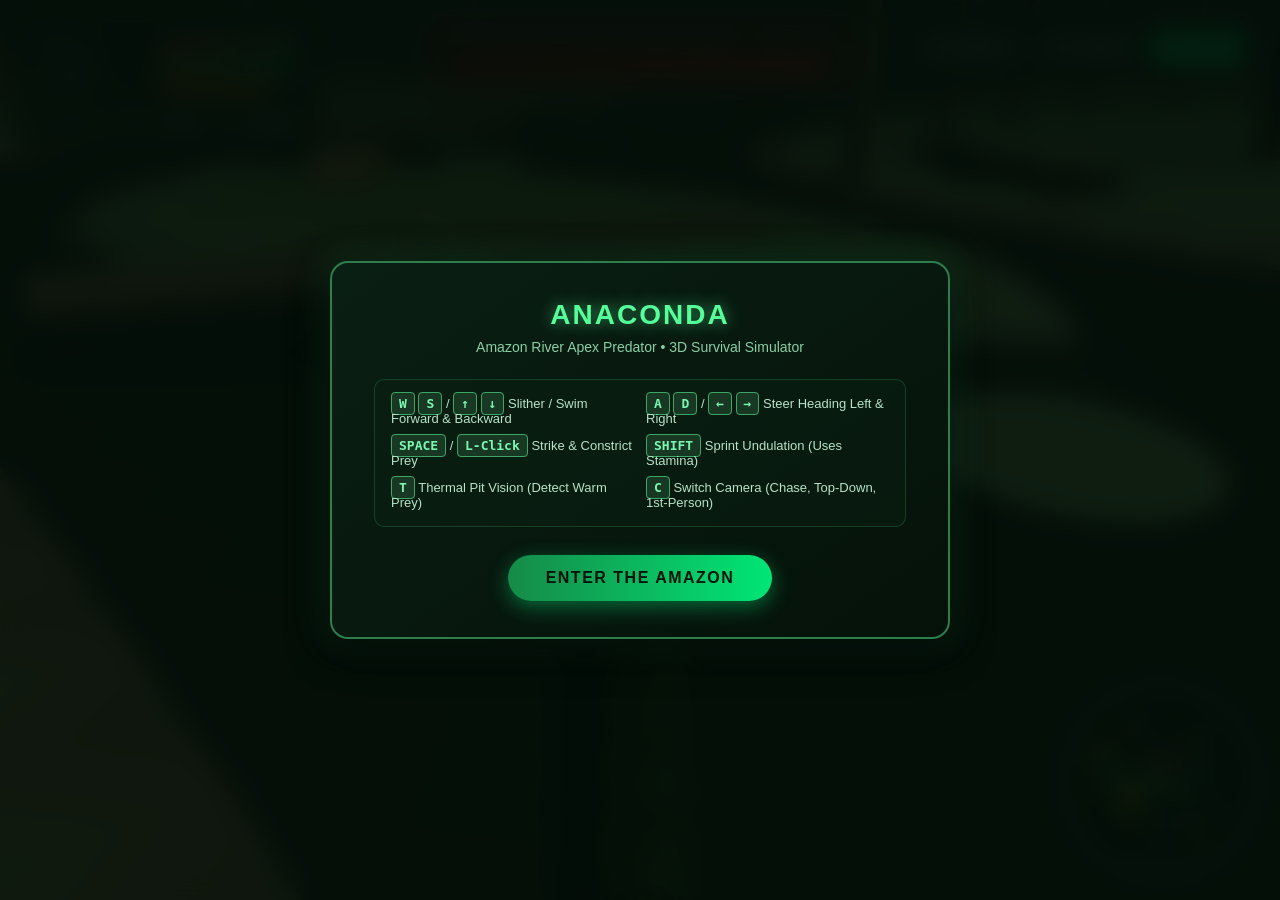
==== index.html @ eab9de20 "Initial release: 3D Anaconda Amazon Survival Game with Three.js WebGL, procedural spine IK, digestio" ====
<!DOCTYPE html>
<html lang="en">
<head>
  <meta charset="UTF-8">
  <meta name="viewport" content="width=device-width, initial-scale=1.0, maximum-scale=1.0, user-scalable=no">
  <title>Anaconda: Amazon River Apex 3D</title>
  <link rel="stylesheet" href="style.css">
</head>
<body>
  <!-- 3D WebGL Canvas Container -->
  <div id="game-container">
    <canvas id="game-canvas"></canvas>
  </div>

  <!-- Thermal Vision CRT Scanline Screen Overlay -->
  <div id="thermal-overlay">
    <div class="thermal-scanlines"></div>
  </div>

  <!-- In-Game UI Layer -->
  <div id="ui-overlay">
    <!-- Top HUD Bar -->
    <div class="top-bar">
      <!-- Player Stats -->
      <div class="stats-panel interactive">
        <div class="stat-row">
          <span>Health</span>
          <div class="bar-container">
            <div id="health-fill" class="bar-fill"></div>
          </div>
        </div>
        <div class="stat-row">
          <span>Stamina</span>
          <div class="bar-container">
            <div id="stamina-fill" class="bar-fill"></div>
          </div>
        </div>
        <div class="stat-row">
          <span>Satiety</span>
          <div class="bar-container">
            <div id="hunger-fill" class="bar-fill"></div>
          </div>
        </div>
        <div class="info-display">
          <div class="info-item">SCORE: <span id="score-val">0</span></div>
          <div class="info-item">LENGTH: <span id="length-val">6.5m</span></div>
          <div class="info-item">APEX: <span id="apex-val">Rank 1</span></div>
        </div>
      </div>

      <!-- Quick Action Controls -->
      <div class="controls-panel interactive">
        <button id="btn-thermal" class="hud-btn" title="Toggle Thermal Pit Vision (T)">[T] THERMAL</button>
        <button id="btn-camera" class="hud-btn" title="Cycle Camera Views (C)">[C] CAMERA</button>
        <button id="btn-audio" class="hud-btn active" title="Mute Audio (M)">[M] AUDIO</button>
      </div>
    </div>

    <!-- Center Reticle / Strike Crosshair -->
    <div id="crosshair">
      <div class="crosshair-circle"></div>
    </div>

    <!-- Boss Encounter Health Bar -->
    <div id="boss-bar-panel">
      <div class="boss-title">
        <span>Titan Black Caiman (Apex Boss)</span>
        <span id="boss-hp-text">450 / 450</span>
      </div>
      <div class="boss-bar-track">
        <div id="boss-health-fill"></div>
      </div>
    </div>

    <!-- Bottom Notification Toast Stream -->
    <div id="notification-panel"></div>

    <!-- Tactical Radar HUD (Bottom Right) -->
    <div class="radar-panel interactive">
      <canvas id="radar-canvas"></canvas>
      <div class="radar-border-ring"></div>
      <div class="radar-label">BIO-RADAR</div>
    </div>

    <!-- Mobile Virtual Controls -->
    <div id="mobile-controls">
      <div id="joystick-base" class="joystick-base">
        <div id="joystick-thumb" class="joystick-thumb"></div>
      </div>
      <div class="mobile-actions">
        <button id="btn-mobile-strike" class="mobile-btn">STRIKE</button>
        <button id="btn-mobile-thermal" class="mobile-btn">HEAT</button>
      </div>
    </div>
  </div>

  <!-- Start Game & Tutorial Modal -->
  <div id="start-modal" class="modal-overlay">
    <div class="modal-card">
      <h1 class="modal-title">ANACONDA</h1>
      <p class="modal-subtitle">Amazon River Apex Predator &bull; 3D Survival Simulator</p>

      <div class="guide-grid">
        <div class="guide-item"><kbd>W</kbd> <kbd>S</kbd> / <kbd>&uarr;</kbd> <kbd>&darr;</kbd> Slither / Swim Forward & Backward</div>
        <div class="guide-item"><kbd>A</kbd> <kbd>D</kbd> / <kbd>&larr;</kbd> <kbd>&rarr;</kbd> Steer Heading Left & Right</div>
        <div class="guide-item"><kbd>SPACE</kbd> / <kbd>L-Click</kbd> Strike & Constrict Prey</div>
        <div class="guide-item"><kbd>SHIFT</kbd> Sprint Undulation (Uses Stamina)</div>
        <div class="guide-item"><kbd>T</kbd> Thermal Pit Vision (Detect Warm Prey)</div>
        <div class="guide-item"><kbd>C</kbd> Switch Camera (Chase, Top-Down, 1st-Person)</div>
      </div>

      <button id="start-btn" class="btn-start">ENTER THE AMAZON</button>
    </div>
  </div>

  <!-- Engine Scripts -->
  <script src="libs/three.min.js"></script>
  <script src="src/audio.js"></script>
  <script src="src/radar.js"></script>
  <script src="src/snake.js"></script>
  <script src="src/world.js"></script>
  <script src="src/entities.js"></script>
  <script src="src/game.js"></script>
</body>
</html>
---- style.css ----
* {
  margin: 0;
  padding: 0;
  box-sizing: border-box;
  user-select: none;
  -webkit-user-select: none;
}

html, body {
  width: 100%;
  height: 100%;
  overflow: hidden;
  background-color: #050d09;
  font-family: 'Segoe UI', -apple-system, BlinkMacSystemFont, Roboto, sans-serif;
  color: #e2f4e8;
}

#game-container {
  position: absolute;
  top: 0;
  left: 0;
  width: 100%;
  height: 100%;
  z-index: 1;
}

#game-canvas {
  width: 100%;
  height: 100%;
  display: block;
}

/* UI Overlay Layer */
#ui-overlay {
  position: absolute;
  top: 0;
  left: 0;
  width: 100%;
  height: 100%;
  z-index: 10;
  pointer-events: none;
  display: flex;
  flex-direction: column;
  justify-content: space-between;
  padding: 20px;
}

.interactive {
  pointer-events: auto;
}

/* Top Status Bar */
.top-bar {
  display: flex;
  justify-content: space-between;
  align-items: flex-start;
  width: 100%;
}

.stats-panel {
  background: rgba(8, 22, 14, 0.85);
  border: 1px solid rgba(50, 190, 110, 0.4);
  border-radius: 12px;
  padding: 14px 18px;
  backdrop-filter: blur(8px);
  box-shadow: 0 4px 20px rgba(0, 0, 0, 0.6), inset 0 0 15px rgba(35, 160, 85, 0.15);
  min-width: 280px;
}

.stat-row {
  margin-bottom: 8px;
  display: flex;
  align-items: center;
  justify-content: space-between;
  font-size: 13px;
  letter-spacing: 1px;
  text-transform: uppercase;
  color: #a8dfbc;
}

.stat-row:last-child {
  margin-bottom: 0;
}

.bar-container {
  width: 140px;
  height: 10px;
  background: rgba(20, 40, 26, 0.8);
  border: 1px solid rgba(50, 190, 110, 0.3);
  border-radius: 5px;
  overflow: hidden;
  position: relative;
}

.bar-fill {
  height: 100%;
  transition: width 0.2s ease-out;
}

#health-fill {
  background: linear-gradient(90deg, #d32f2f, #4caf50);
  width: 100%;
}

#stamina-fill {
  background: linear-gradient(90deg, #fbc02d, #00e676);
  width: 100%;
}

#hunger-fill {
  background: linear-gradient(90deg, #e65100, #ff9800);
  width: 70%;
}

.info-display {
  display: flex;
  gap: 15px;
  margin-top: 10px;
  padding-top: 8px;
  border-top: 1px solid rgba(50, 190, 110, 0.2);
}

.info-item {
  font-size: 12px;
  color: #7ab890;
}

.info-item span {
  font-weight: 700;
  color: #55ff99;
  font-size: 14px;
}

/* Center Crosshair */
#crosshair {
  position: absolute;
  top: 50%;
  left: 50%;
  transform: translate(-50%, -50%);
  width: 44px;
  height: 44px;
  pointer-events: none;
  opacity: 0.7;
  transition: opacity 0.2s, transform 0.15s;
}

#crosshair.strike-ready {
  opacity: 1;
  transform: translate(-50%, -50%) scale(1.15);
}

#crosshair::before, #crosshair::after {
  content: '';
  position: absolute;
  background: rgba(85, 255, 153, 0.75);
}

#crosshair::before {
  top: 50%;
  left: 0;
  width: 100%;
  height: 2px;
  transform: translateY(-50%);
}

#crosshair::after {
  left: 50%;
  top: 0;
  width: 2px;
  height: 100%;
  transform: translateX(-50%);
}

.crosshair-circle {
  position: absolute;
  top: 50%;
  left: 50%;
  width: 24px;
  height: 24px;
  border: 2px solid rgba(85, 255, 153, 0.85);
  border-radius: 50%;
  transform: translate(-50%, -50%);
}

/* Boss Health Bar */
#boss-bar-panel {
  position: absolute;
  top: 25px;
  left: 50%;
  transform: translateX(-50%);
  width: 420px;
  max-width: 90vw;
  background: rgba(20, 10, 10, 0.9);
  border: 2px solid #ff3333;
  border-radius: 10px;
  padding: 10px 16px;
  display: none;
  box-shadow: 0 0 25px rgba(255, 30, 30, 0.4);
}

.boss-title {
  display: flex;
  justify-content: space-between;
  font-weight: 800;
  letter-spacing: 2px;
  color: #ff5555;
  font-size: 13px;
  text-transform: uppercase;
  margin-bottom: 6px;
}

.boss-bar-track {
  width: 100%;
  height: 14px;
  background: rgba(50, 20, 20, 0.8);
  border-radius: 7px;
  overflow: hidden;
  border: 1px solid rgba(255, 50, 50, 0.5);
}

#boss-health-fill {
  width: 100%;
  height: 100%;
  background: linear-gradient(90deg, #990000, #ff1a1a);
  transition: width 0.2s ease-out;
}

/* Tactical Radar Frame (Bottom-Right) */
.radar-panel {
  position: absolute;
  bottom: 24px;
  right: 24px;
  width: 190px;
  height: 190px;
  background: radial-gradient(circle, rgba(6, 28, 16, 0.92) 0%, rgba(2, 12, 6, 0.98) 100%);
  border: 3px solid #236c3e;
  border-radius: 50%;
  box-shadow: 0 0 30px rgba(10, 60, 30, 0.7), inset 0 0 20px rgba(40, 180, 90, 0.35);
  overflow: hidden;
  display: flex;
  align-items: center;
  justify-content: center;
}

#radar-canvas {
  width: 100%;
  height: 100%;
}

.radar-border-ring {
  position: absolute;
  top: 0;
  left: 0;
  width: 100%;
  height: 100%;
  border-radius: 50%;
  border: 1px dashed rgba(85, 255, 153, 0.4);
  pointer-events: none;
  animation: radarRotate 20s linear infinite;
}

@keyframes radarRotate {
  from { transform: rotate(0deg); }
  to { transform: rotate(360deg); }
}

.radar-label {
  position: absolute;
  bottom: 6px;
  font-size: 9px;
  letter-spacing: 1.5px;
  color: #55ff99;
  text-transform: uppercase;
  font-weight: 700;
  opacity: 0.8;
}

/* Action Log / Notification Toast */
#notification-panel {
  position: absolute;
  bottom: 25px;
  left: 25px;
  display: flex;
  flex-direction: column-reverse;
  gap: 8px;
  max-width: 340px;
}

.toast-msg {
  background: rgba(8, 26, 16, 0.88);
  border-left: 4px solid #00e676;
  padding: 10px 14px;
  border-radius: 6px;
  font-size: 13px;
  color: #d8f5e3;
  backdrop-filter: blur(6px);
  animation: slideIn 0.3s ease-out;
  box-shadow: 0 4px 15px rgba(0, 0, 0, 0.5);
}

.toast-boss {
  border-left-color: #ff3333;
  color: #ffbbbb;
}

.toast-digestion {
  border-left-color: #ffb300;
  color: #fff3c4;
}

@keyframes slideIn {
  from { opacity: 0; transform: translateX(-20px); }
  to { opacity: 1; transform: translateX(0); }
}

/* Controls Guide & Quick Actions (Top Right) */
.controls-panel {
  background: rgba(8, 22, 14, 0.85);
  border: 1px solid rgba(50, 190, 110, 0.4);
  border-radius: 12px;
  padding: 12px 16px;
  backdrop-filter: blur(8px);
  display: flex;
  gap: 12px;
}

.hud-btn {
  background: rgba(20, 50, 32, 0.8);
  border: 1px solid rgba(85, 255, 153, 0.5);
  color: #c5edd4;
  padding: 7px 12px;
  border-radius: 6px;
  font-size: 12px;
  font-weight: 600;
  cursor: pointer;
  letter-spacing: 0.5px;
  transition: all 0.2s;
}

.hud-btn:hover {
  background: rgba(40, 100, 60, 0.9);
  color: #ffffff;
  box-shadow: 0 0 10px rgba(85, 255, 153, 0.5);
}

.hud-btn.active {
  background: #00e676;
  color: #04180c;
  font-weight: 800;
  box-shadow: 0 0 15px #00e676;
}

/* Fullscreen Modals */
.modal-overlay {
  position: absolute;
  top: 0;
  left: 0;
  width: 100%;
  height: 100%;
  background: rgba(4, 14, 8, 0.9);
  backdrop-filter: blur(12px);
  z-index: 100;
  display: flex;
  align-items: center;
  justify-content: center;
  pointer-events: auto;
}

.modal-card {
  background: linear-gradient(145deg, #0a1f14, #05120a);
  border: 2px solid #2e7d4d;
  border-radius: 18px;
  padding: 36px 42px;
  max-width: 620px;
  width: 90%;
  box-shadow: 0 10px 40px rgba(0, 0, 0, 0.8), 0 0 35px rgba(35, 160, 85, 0.3);
  text-align: center;
}

.modal-title {
  font-size: 28px;
  font-weight: 900;
  letter-spacing: 2px;
  text-transform: uppercase;
  color: #55ff99;
  text-shadow: 0 0 15px rgba(85, 255, 153, 0.6);
  margin-bottom: 8px;
}

.modal-subtitle {
  font-size: 14px;
  color: #8acfa4;
  margin-bottom: 24px;
}

.guide-grid {
  display: grid;
  grid-template-columns: 1fr 1fr;
  gap: 12px;
  text-align: left;
  margin-bottom: 28px;
  background: rgba(10, 30, 18, 0.6);
  padding: 16px;
  border-radius: 10px;
  border: 1px solid rgba(50, 150, 90, 0.3);
}

.guide-item {
  font-size: 13px;
  color: #b7e3c8;
}

.guide-item kbd {
  background: #183824;
  border: 1px solid #3ca568;
  padding: 3px 7px;
  border-radius: 4px;
  color: #79f8b1;
  font-weight: 700;
  font-family: monospace;
}

.btn-start {
  background: linear-gradient(90deg, #168a48, #00e676);
  color: #031409;
  border: none;
  font-size: 16px;
  font-weight: 800;
  letter-spacing: 1.5px;
  padding: 14px 38px;
  border-radius: 30px;
  cursor: pointer;
  box-shadow: 0 6px 20px rgba(0, 230, 118, 0.4);
  transition: transform 0.2s, box-shadow 0.2s;
  text-transform: uppercase;
}

.btn-start:hover {
  transform: translateY(-2px);
  box-shadow: 0 8px 30px rgba(0, 230, 118, 0.7);
}

/* Thermal Vision Screen Shader Overlay */
#thermal-overlay {
  position: absolute;
  top: 0;
  left: 0;
  width: 100%;
  height: 100%;
  pointer-events: none;
  z-index: 5;
  display: none;
  mix-blend-mode: screen;
  background: radial-gradient(circle, rgba(0, 150, 255, 0.15) 0%, rgba(20, 0, 70, 0.5) 100%);
}

#thermal-overlay.active {
  display: block;
}

.thermal-scanlines {
  position: absolute;
  top: 0;
  left: 0;
  width: 100%;
  height: 100%;
  background: repeating-linear-gradient(
    to bottom,
    transparent 0px,
    transparent 3px,
    rgba(0, 240, 255, 0.08) 3px,
    rgba(0, 240, 255, 0.08) 5px
  );
}

/* Mobile Virtual Joystick */
#mobile-controls {
  position: absolute;
  bottom: 25px;
  left: 25px;
  display: none;
  gap: 20px;
  pointer-events: auto;
}

.joystick-base {
  width: 120px;
  height: 120px;
  background: rgba(10, 35, 20, 0.6);
  border: 2px solid rgba(85, 255, 153, 0.5);
  border-radius: 50%;
  position: relative;
  touch-action: none;
}

.joystick-thumb {
  width: 50px;
  height: 50px;
  background: radial-gradient(circle, #55ff99, #1b6338);
  border-radius: 50%;
  position: absolute;
  top: 35px;
  left: 35px;
  box-shadow: 0 0 15px rgba(85, 255, 153, 0.7);
}

.mobile-actions {
  display: flex;
  flex-direction: column;
  gap: 12px;
  justify-content: flex-end;
}

.mobile-btn {
  width: 56px;
  height: 56px;
  border-radius: 50%;
  background: rgba(16, 45, 26, 0.85);
  border: 2px solid #55ff99;
  color: #ffffff;
  font-size: 11px;
  font-weight: 800;
  display: flex;
  align-items: center;
  justify-content: center;
  text-transform: uppercase;
}

@media (max-width: 800px) {
  #mobile-controls {
    display: flex;
  }
  .controls-panel {
    display: none;
  }
  .radar-panel {
    width: 140px;
    height: 140px;
    bottom: 15px;
    right: 15px;
  }
}
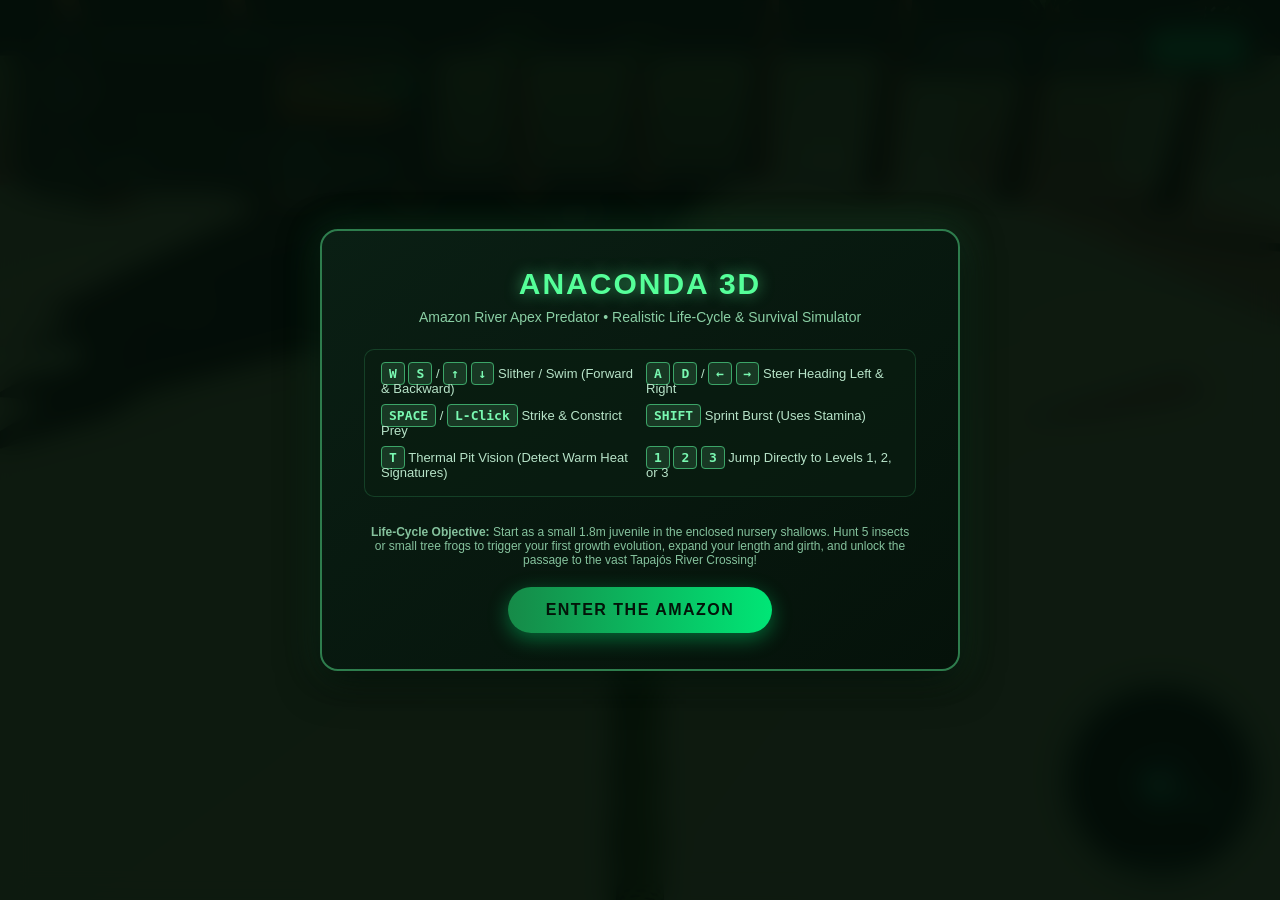
==== commit e0778db9: "Realistic 3D upgrade: Continuous tubular skin, juvenile-to-titan growth stages, 3D cinematic constri" ====
--- a/index.html
+++ b/index.html
@@ -3,7 +3,7 @@
 <head>
   <meta charset="UTF-8">
   <meta name="viewport" content="width=device-width, initial-scale=1.0, maximum-scale=1.0, user-scalable=no">
-  <title>Anaconda: Amazon River Apex 3D</title>
+  <title>Anaconda: Amazon River Apex 3D - Realistic Survival</title>
   <link rel="stylesheet" href="style.css">
 </head>
 <body>
@@ -17,12 +17,24 @@
     <div class="thermal-scanlines"></div>
   </div>
 
+  <!-- Fullscreen Dynamic Evolution Banner -->
+  <div id="evolution-banner">
+    <div class="evolution-heading">METAMORPHOSIS & EVOLUTION</div>
+    <div class="evolution-title">Sub-Adult Evolution: Girth & Length Expanded!</div>
+    <div class="evolution-desc">You are now large enough to navigate deep water channels and hunt mammals!</div>
+  </div>
+
   <!-- In-Game UI Layer -->
   <div id="ui-overlay">
     <!-- Top HUD Bar -->
     <div class="top-bar">
-      <!-- Player Stats -->
+      <!-- Player Stats & Growth Progression -->
       <div class="stats-panel interactive">
+        <div class="current-level-badge">
+          <span id="level-name-val">Level 1: The Shallows (Nursery Mudbank)</span>
+          <span id="growth-stage-badge">STAGE 1</span>
+        </div>
+
         <div class="stat-row">
           <span>Health</span>
           <div class="bar-container">
@@ -41,15 +53,18 @@
             <div id="hunger-fill" class="bar-fill"></div>
           </div>
         </div>
+
         <div class="info-display">
           <div class="info-item">SCORE: <span id="score-val">0</span></div>
-          <div class="info-item">LENGTH: <span id="length-val">6.5m</span></div>
-          <div class="info-item">APEX: <span id="apex-val">Rank 1</span></div>
+          <div class="info-item">LENGTH: <span id="length-val">1.8m</span></div>
+          <div class="info-item">GROWTH: <span id="apex-val">Juvenile</span></div>
+          <div class="info-item">PREY: <span id="prey-count-val">0 (5 to evolve)</span></div>
         </div>
       </div>
 
       <!-- Quick Action Controls -->
       <div class="controls-panel interactive">
+        <button id="btn-next-level" class="hud-btn" style="display:none;" title="Advance to Next Amazon Level">ADVANCE LEVEL &rarr;</button>
         <button id="btn-thermal" class="hud-btn" title="Toggle Thermal Pit Vision (T)">[T] THERMAL</button>
         <button id="btn-camera" class="hud-btn" title="Cycle Camera Views (C)">[C] CAMERA</button>
         <button id="btn-audio" class="hud-btn active" title="Mute Audio (M)">[M] AUDIO</button>
@@ -64,8 +79,8 @@
     <!-- Boss Encounter Health Bar -->
     <div id="boss-bar-panel">
       <div class="boss-title">
-        <span>Titan Black Caiman (Apex Boss)</span>
-        <span id="boss-hp-text">450 / 450</span>
+        <span>Titan Black Caiman (Prehistoric Apex Boss)</span>
+        <span id="boss-hp-text">500 / 500</span>
       </div>
       <div class="boss-bar-track">
         <div id="boss-health-fill"></div>
@@ -97,17 +112,21 @@
   <!-- Start Game & Tutorial Modal -->
   <div id="start-modal" class="modal-overlay">
     <div class="modal-card">
-      <h1 class="modal-title">ANACONDA</h1>
-      <p class="modal-subtitle">Amazon River Apex Predator &bull; 3D Survival Simulator</p>
+      <h1 class="modal-title">ANACONDA 3D</h1>
+      <p class="modal-subtitle">Amazon River Apex Predator &bull; Realistic Life-Cycle & Survival Simulator</p>
 
       <div class="guide-grid">
-        <div class="guide-item"><kbd>W</kbd> <kbd>S</kbd> / <kbd>&uarr;</kbd> <kbd>&darr;</kbd> Slither / Swim Forward & Backward</div>
+        <div class="guide-item"><kbd>W</kbd> <kbd>S</kbd> / <kbd>&uarr;</kbd> <kbd>&darr;</kbd> Slither / Swim (Forward & Backward)</div>
         <div class="guide-item"><kbd>A</kbd> <kbd>D</kbd> / <kbd>&larr;</kbd> <kbd>&rarr;</kbd> Steer Heading Left & Right</div>
         <div class="guide-item"><kbd>SPACE</kbd> / <kbd>L-Click</kbd> Strike & Constrict Prey</div>
-        <div class="guide-item"><kbd>SHIFT</kbd> Sprint Undulation (Uses Stamina)</div>
-        <div class="guide-item"><kbd>T</kbd> Thermal Pit Vision (Detect Warm Prey)</div>
-        <div class="guide-item"><kbd>C</kbd> Switch Camera (Chase, Top-Down, 1st-Person)</div>
+        <div class="guide-item"><kbd>SHIFT</kbd> Sprint Burst (Uses Stamina)</div>
+        <div class="guide-item"><kbd>T</kbd> Thermal Pit Vision (Detect Warm Heat Signatures)</div>
+        <div class="guide-item"><kbd>1</kbd> <kbd>2</kbd> <kbd>3</kbd> Jump Directly to Levels 1, 2, or 3</div>
       </div>
+
+      <p style="font-size:12px; color:#85c29d; margin-bottom: 20px;">
+        <strong>Life-Cycle Objective:</strong> Start as a small 1.8m juvenile in the enclosed nursery shallows. Hunt 5 insects or small tree frogs to trigger your first growth evolution, expand your length and girth, and unlock the passage to the vast Tapajós River Crossing!
+      </p>
 
       <button id="start-btn" class="btn-start">ENTER THE AMAZON</button>
     </div>
--- a/style.css
+++ b/style.css
@@ -58,21 +58,34 @@
 }
 
 .stats-panel {
-  background: rgba(8, 22, 14, 0.85);
+  background: rgba(8, 22, 14, 0.88);
   border: 1px solid rgba(50, 190, 110, 0.4);
   border-radius: 12px;
   padding: 14px 18px;
   backdrop-filter: blur(8px);
   box-shadow: 0 4px 20px rgba(0, 0, 0, 0.6), inset 0 0 15px rgba(35, 160, 85, 0.15);
-  min-width: 280px;
+  min-width: 320px;
+}
+
+.current-level-badge {
+  font-size: 11px;
+  font-weight: 800;
+  letter-spacing: 1.5px;
+  text-transform: uppercase;
+  color: #55ff99;
+  margin-bottom: 8px;
+  display: flex;
+  justify-content: space-between;
+  border-bottom: 1px solid rgba(50, 190, 110, 0.25);
+  padding-bottom: 5px;
 }
 
 .stat-row {
-  margin-bottom: 8px;
+  margin-bottom: 7px;
   display: flex;
   align-items: center;
   justify-content: space-between;
-  font-size: 13px;
+  font-size: 12px;
   letter-spacing: 1px;
   text-transform: uppercase;
   color: #a8dfbc;
@@ -113,22 +126,23 @@
 }
 
 .info-display {
-  display: flex;
-  gap: 15px;
+  display: grid;
+  grid-template-columns: 1fr 1fr;
+  gap: 8px 14px;
   margin-top: 10px;
   padding-top: 8px;
   border-top: 1px solid rgba(50, 190, 110, 0.2);
 }
 
 .info-item {
-  font-size: 12px;
+  font-size: 11px;
   color: #7ab890;
 }
 
 .info-item span {
   font-weight: 700;
   color: #55ff99;
-  font-size: 14px;
+  font-size: 13px;
 }
 
 /* Center Crosshair */
@@ -283,7 +297,7 @@
   display: flex;
   flex-direction: column-reverse;
   gap: 8px;
-  max-width: 340px;
+  max-width: 360px;
 }
 
 .toast-msg {
@@ -308,6 +322,13 @@
   color: #fff3c4;
 }
 
+.toast-evolution {
+  border-left-color: #00e5ff;
+  color: #e0f7fa;
+  font-weight: 700;
+  box-shadow: 0 0 20px rgba(0, 229, 255, 0.4);
+}
+
 @keyframes slideIn {
   from { opacity: 0; transform: translateX(-20px); }
   to { opacity: 1; transform: translateX(0); }
@@ -315,13 +336,13 @@
 
 /* Controls Guide & Quick Actions (Top Right) */
 .controls-panel {
-  background: rgba(8, 22, 14, 0.85);
+  background: rgba(8, 22, 14, 0.88);
   border: 1px solid rgba(50, 190, 110, 0.4);
   border-radius: 12px;
   padding: 12px 16px;
   backdrop-filter: blur(8px);
   display: flex;
-  gap: 12px;
+  gap: 10px;
 }
 
 .hud-btn {
@@ -350,6 +371,55 @@
   box-shadow: 0 0 15px #00e676;
 }
 
+/* Fullscreen Evolution Banner */
+#evolution-banner {
+  position: absolute;
+  top: 15%;
+  left: 50%;
+  transform: translateX(-50%);
+  background: linear-gradient(135deg, rgba(4, 25, 14, 0.95), rgba(1, 14, 7, 0.98));
+  border: 2px solid #00e676;
+  border-radius: 16px;
+  padding: 24px 40px;
+  box-shadow: 0 0 40px rgba(0, 230, 118, 0.5), inset 0 0 25px rgba(0, 230, 118, 0.2);
+  display: none;
+  flex-direction: column;
+  align-items: center;
+  z-index: 50;
+  pointer-events: none;
+  animation: bannerFade 4.5s ease-out forwards;
+}
+
+.evolution-heading {
+  font-size: 13px;
+  letter-spacing: 3px;
+  text-transform: uppercase;
+  color: #ffeb3b;
+  font-weight: 800;
+  margin-bottom: 6px;
+}
+
+.evolution-title {
+  font-size: 22px;
+  font-weight: 900;
+  color: #ffffff;
+  text-shadow: 0 0 15px #00e676;
+  text-align: center;
+  margin-bottom: 8px;
+}
+
+.evolution-desc {
+  font-size: 13px;
+  color: #a8e5be;
+}
+
+@keyframes bannerFade {
+  0% { opacity: 0; transform: translate(-50%, -20px) scale(0.95); }
+  10% { opacity: 1; transform: translate(-50%, 0) scale(1); }
+  85% { opacity: 1; transform: translate(-50%, 0) scale(1); }
+  100% { opacity: 0; transform: translate(-50%, -10px) scale(0.98); }
+}
+
 /* Fullscreen Modals */
 .modal-overlay {
   position: absolute;
@@ -357,7 +427,7 @@
   left: 0;
   width: 100%;
   height: 100%;
-  background: rgba(4, 14, 8, 0.9);
+  background: rgba(4, 14, 8, 0.92);
   backdrop-filter: blur(12px);
   z-index: 100;
   display: flex;
@@ -371,14 +441,14 @@
   border: 2px solid #2e7d4d;
   border-radius: 18px;
   padding: 36px 42px;
-  max-width: 620px;
+  max-width: 640px;
   width: 90%;
   box-shadow: 0 10px 40px rgba(0, 0, 0, 0.8), 0 0 35px rgba(35, 160, 85, 0.3);
   text-align: center;
 }
 
 .modal-title {
-  font-size: 28px;
+  font-size: 30px;
   font-weight: 900;
   letter-spacing: 2px;
   text-transform: uppercase;
@@ -399,7 +469,7 @@
   gap: 12px;
   text-align: left;
   margin-bottom: 28px;
-  background: rgba(10, 30, 18, 0.6);
+  background: rgba(10, 30, 18, 0.65);
   padding: 16px;
   border-radius: 10px;
   border: 1px solid rgba(50, 150, 90, 0.3);
@@ -451,7 +521,7 @@
   z-index: 5;
   display: none;
   mix-blend-mode: screen;
-  background: radial-gradient(circle, rgba(0, 150, 255, 0.15) 0%, rgba(20, 0, 70, 0.5) 100%);
+  background: radial-gradient(circle, rgba(0, 150, 255, 0.18) 0%, rgba(20, 0, 70, 0.55) 100%);
 }
 
 #thermal-overlay.active {
@@ -486,7 +556,7 @@
 .joystick-base {
   width: 120px;
   height: 120px;
-  background: rgba(10, 35, 20, 0.6);
+  background: rgba(10, 35, 20, 0.65);
   border: 2px solid rgba(85, 255, 153, 0.5);
   border-radius: 50%;
   position: relative;
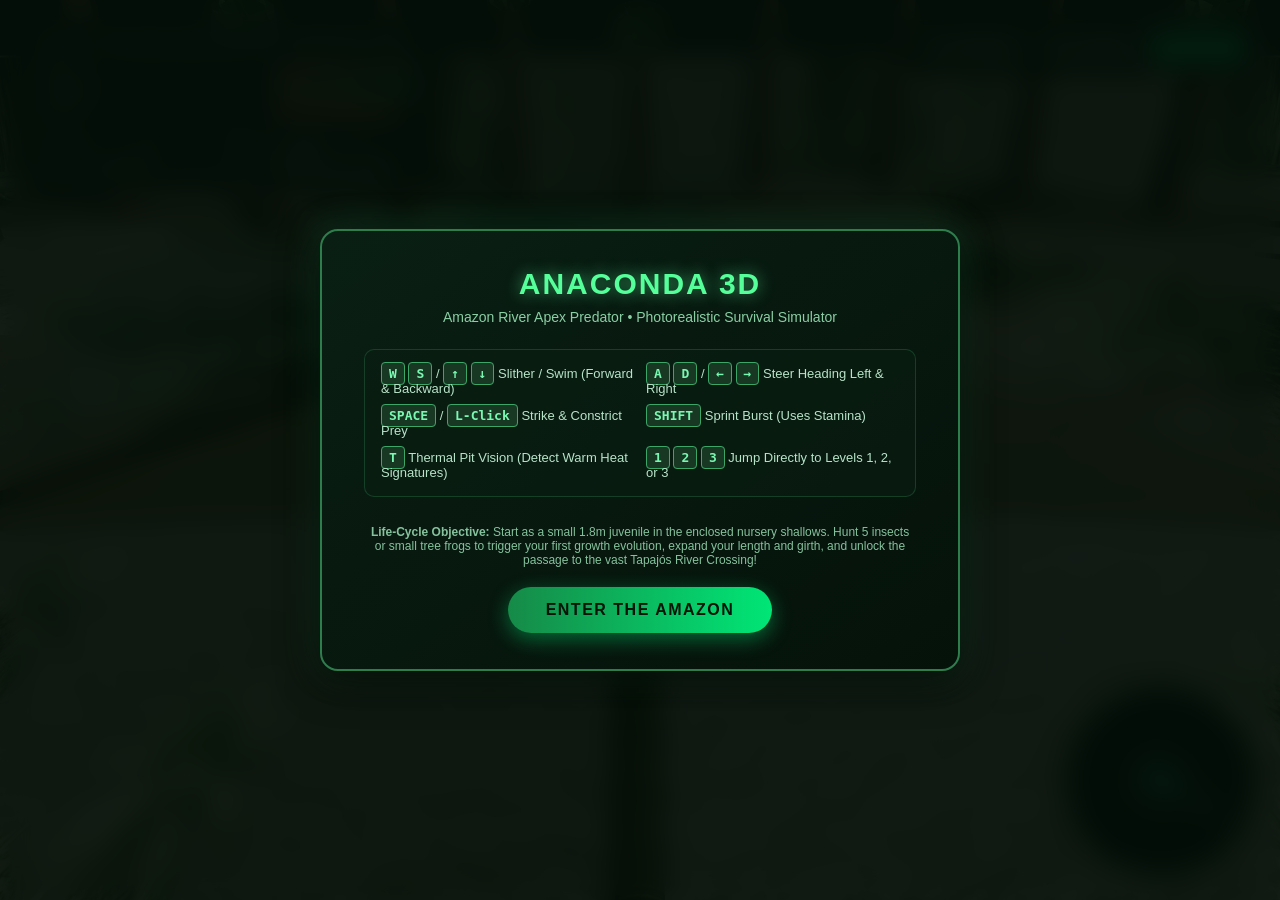
==== commit b8e6ef6a: "Photorealistic 3D graphics overhaul: MeshPhysicalMaterial with wet clearcoat, photographic textures " ====
--- a/index.html
+++ b/index.html
@@ -3,7 +3,7 @@
 <head>
   <meta charset="UTF-8">
   <meta name="viewport" content="width=device-width, initial-scale=1.0, maximum-scale=1.0, user-scalable=no">
-  <title>Anaconda: Amazon River Apex 3D - Realistic Survival</title>
+  <title>Anaconda: Amazon River Apex 3D - Photorealistic Survival</title>
   <link rel="stylesheet" href="style.css">
 </head>
 <body>
@@ -90,8 +90,9 @@
     <!-- Bottom Notification Toast Stream -->
     <div id="notification-panel"></div>
 
-    <!-- Tactical Radar HUD (Bottom Right) -->
+    <!-- Tactical Radar HUD (Bottom Right) with Photorealistic Ancient Wood-Vine Frame -->
     <div class="radar-panel interactive">
+      <img src="assets/art/tactical_hud.jpg" class="radar-photo-frame" alt="HUD Frame">
       <canvas id="radar-canvas"></canvas>
       <div class="radar-border-ring"></div>
       <div class="radar-label">BIO-RADAR</div>
@@ -113,7 +114,7 @@
   <div id="start-modal" class="modal-overlay">
     <div class="modal-card">
       <h1 class="modal-title">ANACONDA 3D</h1>
-      <p class="modal-subtitle">Amazon River Apex Predator &bull; Realistic Life-Cycle & Survival Simulator</p>
+      <p class="modal-subtitle">Amazon River Apex Predator &bull; Photorealistic Survival Simulator</p>
 
       <div class="guide-grid">
         <div class="guide-item"><kbd>W</kbd> <kbd>S</kbd> / <kbd>&uarr;</kbd> <kbd>&darr;</kbd> Slither / Swim (Forward & Backward)</div>
@@ -128,12 +129,13 @@
         <strong>Life-Cycle Objective:</strong> Start as a small 1.8m juvenile in the enclosed nursery shallows. Hunt 5 insects or small tree frogs to trigger your first growth evolution, expand your length and girth, and unlock the passage to the vast Tapajós River Crossing!
       </p>
 
-      <button id="start-btn" class="btn-start">ENTER THE AMAZON</button>
+      <button id="start-btn" class="btn-start" disabled>LOADING HD ASSETS (0%)...</button>
     </div>
   </div>
 
   <!-- Engine Scripts -->
   <script src="libs/three.min.js"></script>
+  <script src="src/assets.js"></script>
   <script src="src/audio.js"></script>
   <script src="src/radar.js"></script>
   <script src="src/snake.js"></script>
--- a/style.css
+++ b/style.css
@@ -259,6 +259,21 @@
 #radar-canvas {
   width: 100%;
   height: 100%;
+  position: relative;
+  z-index: 2;
+}
+
+.radar-photo-frame {
+  position: absolute;
+  top: 0;
+  left: 0;
+  width: 100%;
+  height: 100%;
+  object-fit: cover;
+  opacity: 0.35;
+  mix-blend-mode: screen;
+  pointer-events: none;
+  z-index: 1;
 }
 
 .radar-border-ring {
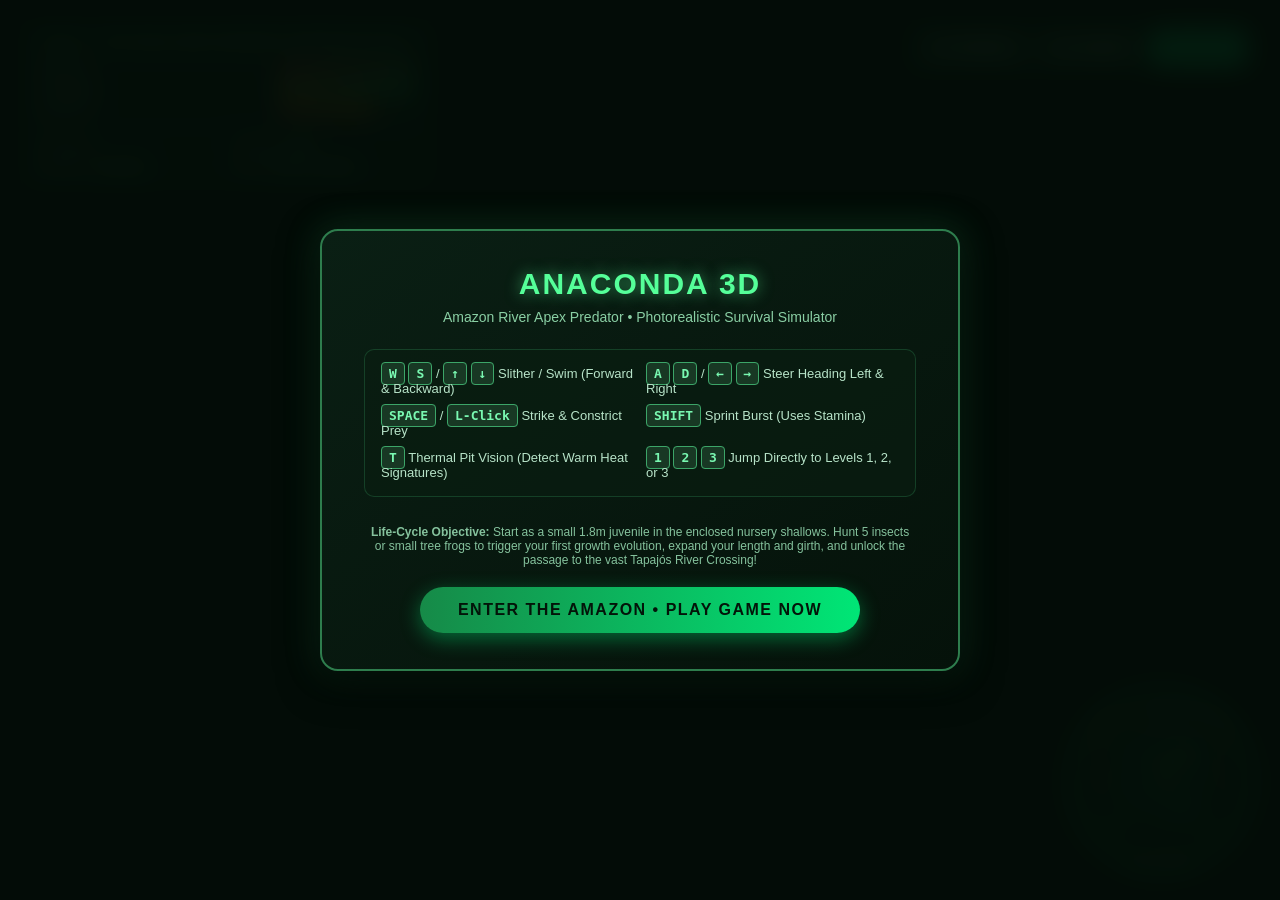
==== commit 210a637a: "Deploy 3D Anaconda survival game to repository root and docs with .nojekyll and syntax fixes" ====
--- a/index.html
+++ b/index.html
@@ -129,18 +129,18 @@
         <strong>Life-Cycle Objective:</strong> Start as a small 1.8m juvenile in the enclosed nursery shallows. Hunt 5 insects or small tree frogs to trigger your first growth evolution, expand your length and girth, and unlock the passage to the vast Tapajós River Crossing!
       </p>
 
-      <button id="start-btn" class="btn-start" disabled>LOADING HD ASSETS (0%)...</button>
+      <button id="start-btn" class="btn-start">ENTER THE AMAZON &bull; PLAY GAME NOW</button>
     </div>
   </div>
 
   <!-- Engine Scripts -->
   <script src="libs/three.min.js"></script>
-  <script src="src/assets.js"></script>
-  <script src="src/audio.js"></script>
-  <script src="src/radar.js"></script>
-  <script src="src/snake.js"></script>
-  <script src="src/world.js"></script>
-  <script src="src/entities.js"></script>
-  <script src="src/game.js"></script>
+  <script src="assets.js"></script>
+  <script src="audio.js"></script>
+  <script src="radar.js"></script>
+  <script src="snake.js"></script>
+  <script src="world.js"></script>
+  <script src="entities.js"></script>
+  <script src="game.js"></script>
 </body>
 </html>
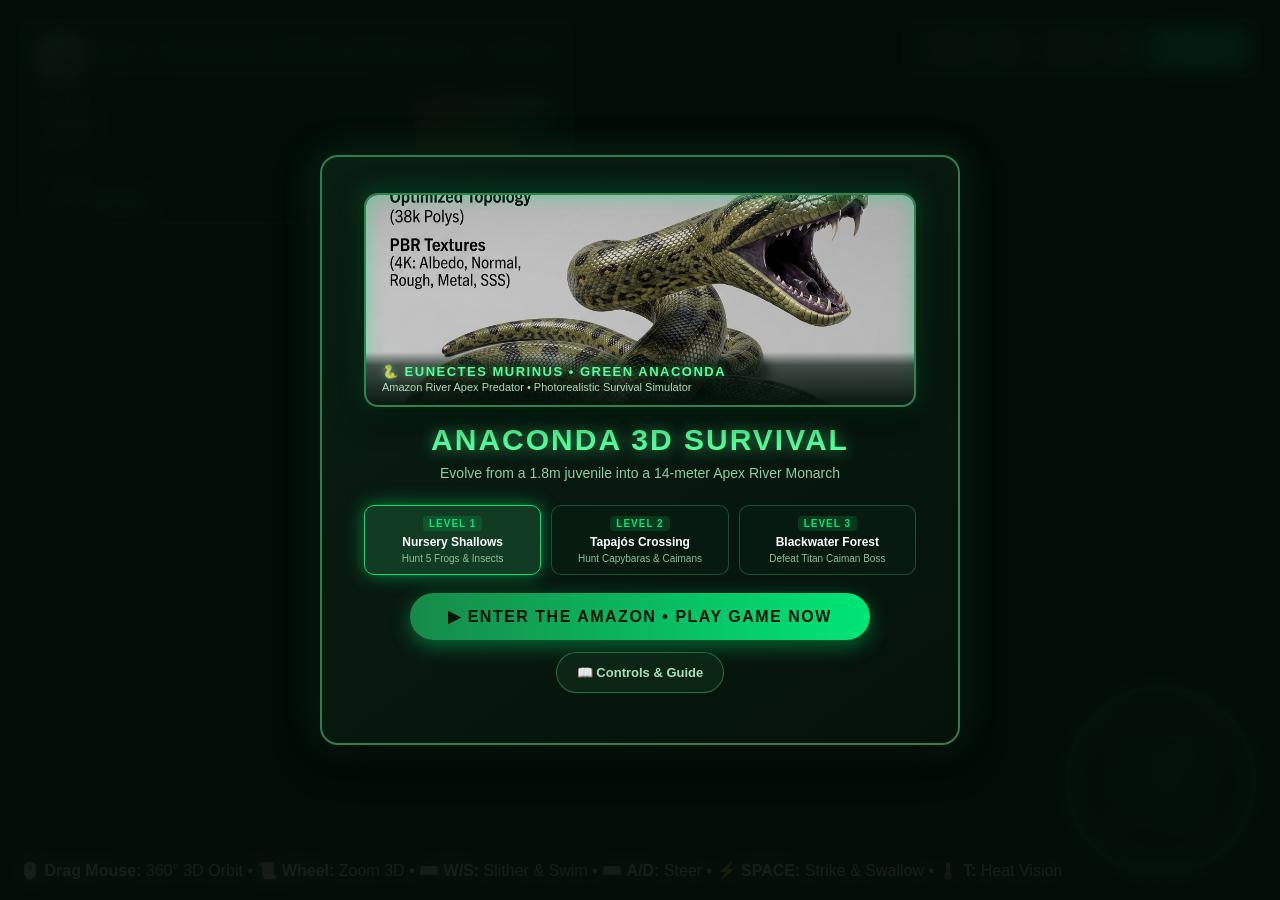
==== commit 5f5fc406: "Add hero Python image, interactive menu with level selection, floating action HUD, continuous slithe" ====
--- a/index.html
+++ b/index.html
@@ -28,11 +28,14 @@
   <div id="ui-overlay">
     <!-- Top HUD Bar -->
     <div class="top-bar">
-      <!-- Player Stats & Growth Progression -->
+      <!-- Player Stats & Growth Progression with Python Avatar -->
       <div class="stats-panel interactive">
-        <div class="current-level-badge">
-          <span id="level-name-val">Level 1: The Shallows (Nursery Mudbank)</span>
-          <span id="growth-stage-badge">STAGE 1</span>
+        <div class="hud-header-row">
+          <img src="assets/art/anaconda_model.jpg" class="python-hud-avatar" alt="Python / Anaconda">
+          <div class="current-level-badge">
+            <span id="level-name-val">Level 1: The Shallows (Nursery Mudbank)</span>
+            <span id="growth-stage-badge">STAGE 1 &bull; JUVENILE</span>
+          </div>
         </div>
 
         <div class="stat-row">
@@ -87,6 +90,21 @@
       </div>
     </div>
 
+    <!-- Persistent Bottom 3D Controls Hint Badge -->
+    <div class="controls-hint-badge">
+      <span>🖱️ <b>Drag Mouse:</b> 360° 3D Orbit</span>
+      <span class="dot">•</span>
+      <span>📜 <b>Wheel:</b> Zoom 3D</span>
+      <span class="dot">•</span>
+      <span>⌨️ <b>W/S:</b> Slither &amp; Swim</span>
+      <span class="dot">•</span>
+      <span>⌨️ <b>A/D:</b> Steer</span>
+      <span class="dot">•</span>
+      <span>⚡ <b>SPACE:</b> Strike &amp; Swallow</span>
+      <span class="dot">•</span>
+      <span>🌡️ <b>T:</b> Heat Vision</span>
+    </div>
+
     <!-- Bottom Notification Toast Stream -->
     <div id="notification-panel"></div>
 
@@ -107,29 +125,66 @@
         <button id="btn-mobile-strike" class="mobile-btn">STRIKE</button>
         <button id="btn-mobile-thermal" class="mobile-btn">HEAT</button>
       </div>
-    </div>
-  </div>
-
-  <!-- Start Game & Tutorial Modal -->
+    <!-- Desktop & Mobile In-Game Floating Action HUD -->
+    <div id="action-hud" class="interactive">
+      <button id="hud-steer-left" class="hud-action-btn" title="Steer Left (A / Left Arrow)">◀ STEER</button>
+      <button id="hud-strike" class="hud-action-btn strike-btn" title="Strike Prey (Space / Click)">🎯 STRIKE</button>
+      <button id="hud-boost" class="hud-action-btn boost-btn" title="Sprint Boost (Shift / W)">⚡ BOOST</button>
+      <button id="hud-steer-right" class="hud-action-btn" title="Steer Right (D / Right Arrow)">STEER ▶</button>
+    </div>
+  </div>
+
+  <!-- Start Game & Interactive Menu Modal -->
   <div id="start-modal" class="modal-overlay">
     <div class="modal-card">
-      <h1 class="modal-title">ANACONDA 3D</h1>
-      <p class="modal-subtitle">Amazon River Apex Predator &bull; Photorealistic Survival Simulator</p>
-
-      <div class="guide-grid">
-        <div class="guide-item"><kbd>W</kbd> <kbd>S</kbd> / <kbd>&uarr;</kbd> <kbd>&darr;</kbd> Slither / Swim (Forward & Backward)</div>
+      <!-- Hero Python Image Banner -->
+      <div class="hero-python-card">
+        <div class="hero-img-frame">
+          <img src="assets/art/anaconda_model.jpg" alt="Realistic Green Anaconda Python" class="hero-python-img" id="hero-python-img">
+          <div class="hero-glow-border"></div>
+          <div class="hero-caption">
+            <span class="species-title">🐍 EUNECTES MURINUS &bull; GREEN ANACONDA</span>
+            <span class="species-sub">Amazon River Apex Predator &bull; Photorealistic Survival Simulator</span>
+          </div>
+        </div>
+      </div>
+
+      <h1 class="modal-title">ANACONDA 3D SURVIVAL</h1>
+      <p class="modal-subtitle">Evolve from a 1.8m juvenile into a 14-meter Apex River Monarch</p>
+
+      <!-- Interactive Level Selector -->
+      <div class="level-select-row">
+        <button class="level-card active" data-level="1" id="lvl-card-1">
+          <span class="lvl-badge">LEVEL 1</span>
+          <span class="lvl-title">Nursery Shallows</span>
+          <span class="lvl-desc">Hunt 5 Frogs & Insects</span>
+        </button>
+        <button class="level-card" data-level="2" id="lvl-card-2">
+          <span class="lvl-badge">LEVEL 2</span>
+          <span class="lvl-title">Tapajós Crossing</span>
+          <span class="lvl-desc">Hunt Capybaras & Caimans</span>
+        </button>
+        <button class="level-card" data-level="3" id="lvl-card-3">
+          <span class="lvl-badge">LEVEL 3</span>
+          <span class="lvl-title">Blackwater Forest</span>
+          <span class="lvl-desc">Defeat Titan Caiman Boss</span>
+        </button>
+      </div>
+
+      <!-- Action Buttons -->
+      <div class="menu-action-buttons">
+        <button id="start-btn" class="btn-start pulse-btn">▶ ENTER THE AMAZON &bull; PLAY GAME NOW</button>
+        <button id="btn-toggle-guide" class="btn-guide-toggle">📖 Controls & Guide</button>
+      </div>
+
+      <div id="guide-drawer" class="guide-grid" style="display:none;">
+        <div class="guide-item"><kbd>W</kbd> <kbd>S</kbd> / <kbd>&uarr;</kbd> <kbd>&darr;</kbd> Sprint / Stalking Slowdown</div>
         <div class="guide-item"><kbd>A</kbd> <kbd>D</kbd> / <kbd>&larr;</kbd> <kbd>&rarr;</kbd> Steer Heading Left & Right</div>
         <div class="guide-item"><kbd>SPACE</kbd> / <kbd>L-Click</kbd> Strike & Constrict Prey</div>
         <div class="guide-item"><kbd>SHIFT</kbd> Sprint Burst (Uses Stamina)</div>
-        <div class="guide-item"><kbd>T</kbd> Thermal Pit Vision (Detect Warm Heat Signatures)</div>
-        <div class="guide-item"><kbd>1</kbd> <kbd>2</kbd> <kbd>3</kbd> Jump Directly to Levels 1, 2, or 3</div>
-      </div>
-
-      <p style="font-size:12px; color:#85c29d; margin-bottom: 20px;">
-        <strong>Life-Cycle Objective:</strong> Start as a small 1.8m juvenile in the enclosed nursery shallows. Hunt 5 insects or small tree frogs to trigger your first growth evolution, expand your length and girth, and unlock the passage to the vast Tapajós River Crossing!
-      </p>
-
-      <button id="start-btn" class="btn-start">ENTER THE AMAZON &bull; PLAY GAME NOW</button>
+        <div class="guide-item"><kbd>T</kbd> Thermal Pit Vision (Detect Heat Signatures)</div>
+        <div class="guide-item"><kbd>Mouse Move</kbd> Natural Pointer Steering</div>
+      </div>
     </div>
   </div>
 
--- a/style.css
+++ b/style.css
@@ -625,3 +625,239 @@
     right: 15px;
   }
 }
+
+/* ==========================================================================
+   Hero Python Image Banner & Interactive Game UI Overhaul
+   ========================================================================== */
+
+/* Hero Python Image Card */
+.hero-python-card {
+  width: 100%;
+  margin-bottom: 16px;
+  position: relative;
+  border-radius: 14px;
+  overflow: hidden;
+  box-shadow: 0 8px 32px rgba(0, 0, 0, 0.85), 0 0 25px rgba(0, 230, 118, 0.35);
+  border: 2px solid rgba(85, 255, 153, 0.5);
+  background: #020b06;
+}
+
+.hero-img-frame {
+  position: relative;
+  width: 100%;
+  height: 210px;
+  overflow: hidden;
+  background: #041009;
+}
+
+.hero-python-img {
+  width: 100%;
+  height: 100%;
+  object-fit: cover;
+  object-position: center 30%;
+  display: block;
+  transition: transform 0.6s cubic-bezier(0.2, 0.8, 0.2, 1);
+}
+
+.hero-python-card:hover .hero-python-img {
+  transform: scale(1.05);
+}
+
+.hero-glow-border {
+  position: absolute;
+  top: 0;
+  left: 0;
+  right: 0;
+  bottom: 0;
+  box-shadow: inset 0 0 20px rgba(0, 230, 118, 0.4);
+  pointer-events: none;
+}
+
+.hero-caption {
+  position: absolute;
+  bottom: 0;
+  left: 0;
+  right: 0;
+  padding: 12px 16px;
+  background: linear-gradient(0deg, rgba(2, 15, 8, 0.95) 0%, rgba(2, 15, 8, 0.65) 75%, transparent 100%);
+  display: flex;
+  flex-direction: column;
+  text-align: left;
+}
+
+.species-title {
+  font-size: 13px;
+  font-weight: 800;
+  letter-spacing: 1.5px;
+  color: #55ff99;
+  text-shadow: 0 0 8px rgba(85, 255, 153, 0.5);
+}
+
+.species-sub {
+  font-size: 11px;
+  color: #a8dfbc;
+  margin-top: 2px;
+}
+
+/* Python HUD Avatar */
+.hud-header-row {
+  display: flex;
+  align-items: center;
+  gap: 12px;
+  margin-bottom: 10px;
+  border-bottom: 1px solid rgba(50, 190, 110, 0.25);
+  padding-bottom: 6px;
+}
+
+.python-hud-avatar {
+  width: 44px;
+  height: 44px;
+  border-radius: 50%;
+  object-fit: cover;
+  border: 2px solid #55ff99;
+  box-shadow: 0 0 12px rgba(85, 255, 153, 0.45);
+}
+
+/* Interactive Level Select Row */
+.level-select-row {
+  display: grid;
+  grid-template-columns: repeat(3, 1fr);
+  gap: 10px;
+  margin-bottom: 18px;
+}
+
+.level-card {
+  background: rgba(8, 28, 16, 0.75);
+  border: 1.5px solid rgba(50, 160, 95, 0.4);
+  border-radius: 10px;
+  padding: 10px 8px;
+  cursor: pointer;
+  display: flex;
+  flex-direction: column;
+  align-items: center;
+  gap: 4px;
+  transition: all 0.25s ease;
+  color: #e2f4e8;
+}
+
+.level-card:hover {
+  background: rgba(14, 48, 28, 0.92);
+  border-color: #55ff99;
+  transform: translateY(-2px);
+  box-shadow: 0 4px 15px rgba(0, 230, 118, 0.3);
+}
+
+.level-card.active {
+  background: rgba(18, 62, 36, 0.95);
+  border-color: #00e676;
+  box-shadow: 0 0 18px rgba(0, 230, 118, 0.5);
+}
+
+.lvl-badge {
+  font-size: 10px;
+  font-weight: 800;
+  letter-spacing: 1px;
+  color: #00e676;
+  background: rgba(0, 230, 118, 0.15);
+  padding: 2px 6px;
+  border-radius: 4px;
+}
+
+.lvl-title {
+  font-size: 12px;
+  font-weight: 700;
+  color: #ffffff;
+}
+
+.lvl-desc {
+  font-size: 10px;
+  color: #85c29d;
+  text-align: center;
+}
+
+/* Action Buttons & Pulse */
+.menu-action-buttons {
+  display: flex;
+  gap: 12px;
+  justify-content: center;
+  align-items: center;
+  margin-bottom: 14px;
+  flex-wrap: wrap;
+}
+
+.pulse-btn {
+  animation: pulseGlow 1.8s infinite;
+}
+
+@keyframes pulseGlow {
+  0% { box-shadow: 0 0 15px rgba(0, 230, 118, 0.4); transform: scale(1); }
+  50% { box-shadow: 0 0 30px rgba(0, 230, 118, 0.85); transform: scale(1.02); }
+  100% { box-shadow: 0 0 15px rgba(0, 230, 118, 0.4); transform: scale(1); }
+}
+
+.btn-guide-toggle {
+  background: rgba(14, 40, 24, 0.85);
+  border: 1px solid rgba(85, 255, 153, 0.35);
+  color: #a8dfbc;
+  padding: 12px 20px;
+  border-radius: 25px;
+  cursor: pointer;
+  font-weight: 700;
+  font-size: 13px;
+  transition: all 0.2s;
+}
+
+.btn-guide-toggle:hover {
+  background: rgba(22, 65, 38, 0.95);
+  color: #55ff99;
+  border-color: #55ff99;
+}
+
+/* In-Game Floating Action HUD */
+#action-hud {
+  position: absolute;
+  bottom: 25px;
+  left: 50%;
+  transform: translateX(-50%);
+  display: flex;
+  gap: 10px;
+  z-index: 20;
+  pointer-events: auto;
+}
+
+.hud-action-btn {
+  background: rgba(6, 22, 13, 0.88);
+  border: 1.5px solid rgba(50, 190, 100, 0.45);
+  color: #55ff99;
+  font-size: 13px;
+  font-weight: 800;
+  letter-spacing: 1px;
+  padding: 12px 18px;
+  border-radius: 30px;
+  cursor: pointer;
+  backdrop-filter: blur(8px);
+  box-shadow: 0 4px 15px rgba(0, 0, 0, 0.5);
+  transition: all 0.15s ease;
+  user-select: none;
+  -webkit-user-select: none;
+}
+
+.hud-action-btn:hover, .hud-action-btn:active {
+  background: rgba(18, 65, 36, 0.95);
+  border-color: #00e676;
+  transform: scale(1.05);
+  box-shadow: 0 0 20px rgba(0, 230, 118, 0.5);
+}
+
+.hud-action-btn.strike-btn {
+  background: linear-gradient(135deg, #1b5e20, #00c853);
+  color: #041209;
+  border-color: #69f0ae;
+}
+
+.hud-action-btn.boost-btn {
+  background: linear-gradient(135deg, #e65100, #ff9100);
+  color: #1a0800;
+  border-color: #ffd180;
+}
+
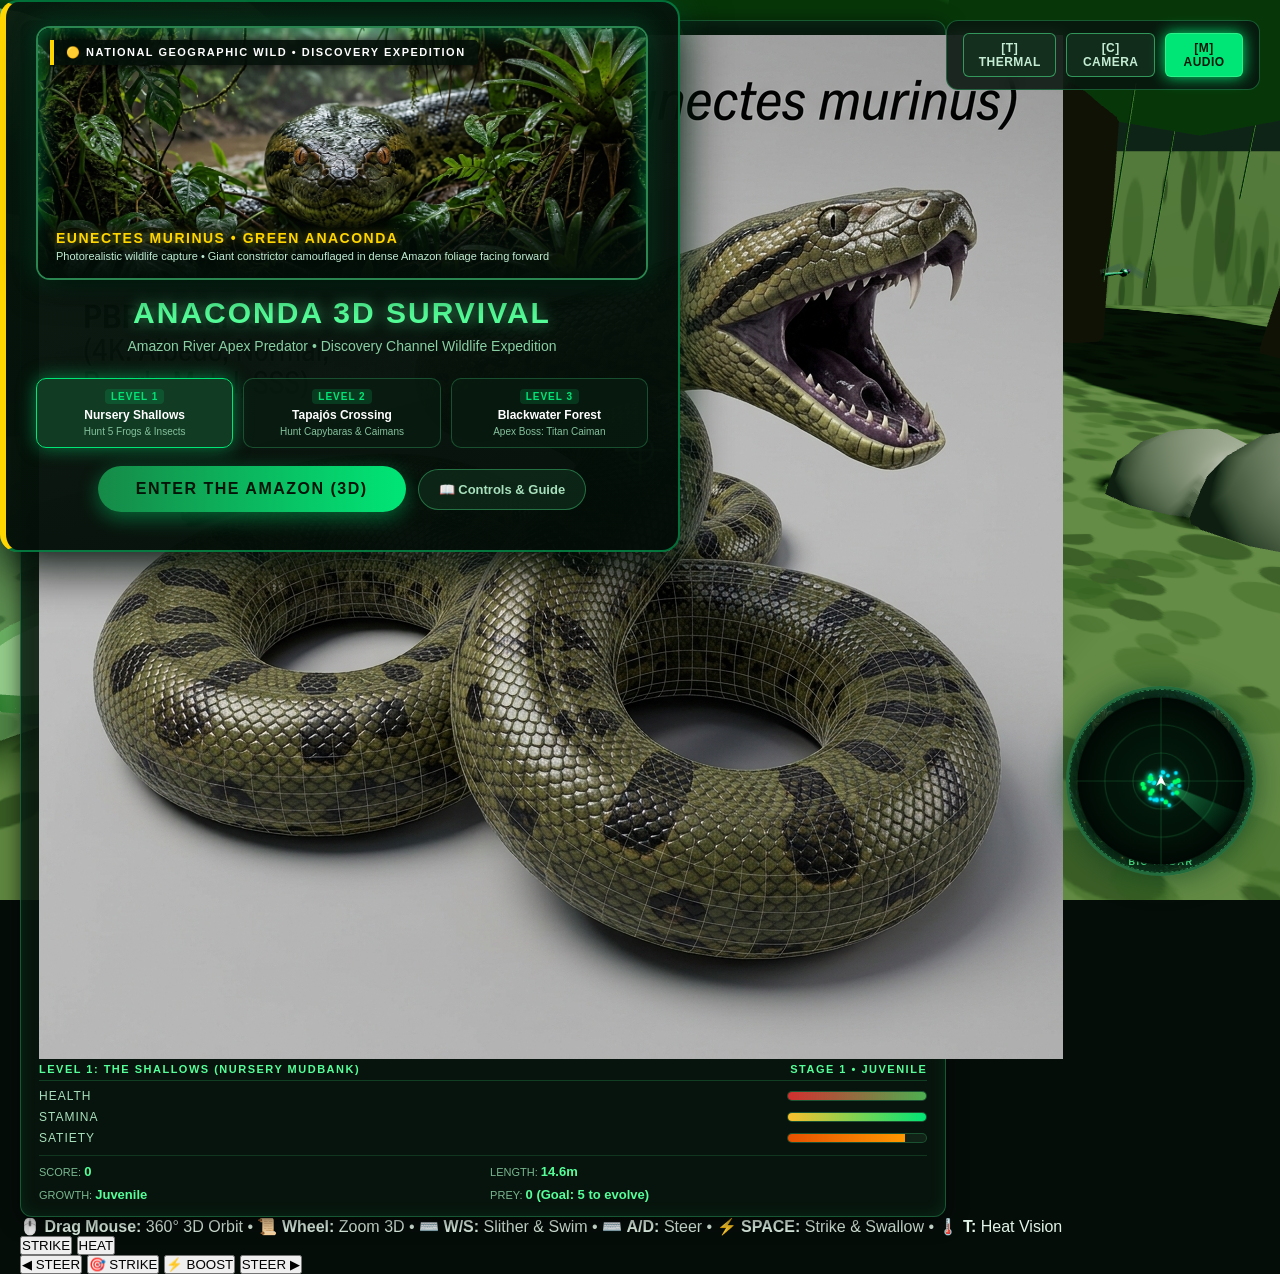
==== commit 006ba0ed: "Overhaul UI with Discovery/NatGeo Python image, fix play button launch, and add crash-proof render l" ====
--- a/index.html
+++ b/index.html
@@ -125,6 +125,8 @@
         <button id="btn-mobile-strike" class="mobile-btn">STRIKE</button>
         <button id="btn-mobile-thermal" class="mobile-btn">HEAT</button>
       </div>
+    </div>
+
     <!-- Desktop & Mobile In-Game Floating Action HUD -->
     <div id="action-hud" class="interactive">
       <button id="hud-steer-left" class="hud-action-btn" title="Steer Left (A / Left Arrow)">◀ STEER</button>
@@ -134,47 +136,52 @@
     </div>
   </div>
 
-  <!-- Start Game & Interactive Menu Modal -->
+  <!-- Start Game & Interactive Menu Modal (Discovery Channel & Nat Geo Style) -->
   <div id="start-modal" class="modal-overlay">
     <div class="modal-card">
-      <!-- Hero Python Image Banner -->
+      <!-- Hero Python Image Banner (Discovery Channel & National Geographic Photography) -->
       <div class="hero-python-card">
         <div class="hero-img-frame">
-          <img src="assets/art/anaconda_model.jpg" alt="Realistic Green Anaconda Python" class="hero-python-img" id="hero-python-img">
+          <img src="assets/art/python_forest_facing.jpg" alt="Giant Wild Python in Amazon Rainforest" class="hero-python-img" id="hero-python-img">
           <div class="hero-glow-border"></div>
+          <div class="hero-natgeo-tag">
+            <span>🟡 NATIONAL GEOGRAPHIC WILD &bull; DISCOVERY EXPEDITION</span>
+          </div>
           <div class="hero-caption">
-            <span class="species-title">🐍 EUNECTES MURINUS &bull; GREEN ANACONDA</span>
-            <span class="species-sub">Amazon River Apex Predator &bull; Photorealistic Survival Simulator</span>
+            <span class="species-title">EUNECTES MURINUS &bull; GREEN ANACONDA</span>
+            <span class="species-sub">Photorealistic wildlife capture &bull; Giant constrictor camouflaged in dense Amazon foliage facing forward</span>
           </div>
         </div>
       </div>
 
       <h1 class="modal-title">ANACONDA 3D SURVIVAL</h1>
-      <p class="modal-subtitle">Evolve from a 1.8m juvenile into a 14-meter Apex River Monarch</p>
-
-      <!-- Interactive Level Selector -->
+      <p class="modal-subtitle">Amazon River Apex Predator &bull; Discovery Channel Wildlife Expedition</p>
+
+      <!-- Interactive Expedition Level Selector -->
       <div class="level-select-row">
-        <button class="level-card active" data-level="1" id="lvl-card-1">
+        <button class="level-card active" data-level="1" id="lvl-card-1" onclick="window.launchGame(1)">
           <span class="lvl-badge">LEVEL 1</span>
           <span class="lvl-title">Nursery Shallows</span>
           <span class="lvl-desc">Hunt 5 Frogs & Insects</span>
         </button>
-        <button class="level-card" data-level="2" id="lvl-card-2">
+        <button class="level-card" data-level="2" id="lvl-card-2" onclick="window.launchGame(2)">
           <span class="lvl-badge">LEVEL 2</span>
           <span class="lvl-title">Tapajós Crossing</span>
           <span class="lvl-desc">Hunt Capybaras & Caimans</span>
         </button>
-        <button class="level-card" data-level="3" id="lvl-card-3">
+        <button class="level-card" data-level="3" id="lvl-card-3" onclick="window.launchGame(3)">
           <span class="lvl-badge">LEVEL 3</span>
           <span class="lvl-title">Blackwater Forest</span>
-          <span class="lvl-desc">Defeat Titan Caiman Boss</span>
+          <span class="lvl-desc">Apex Boss: Titan Caiman</span>
         </button>
       </div>
 
       <!-- Action Buttons -->
       <div class="menu-action-buttons">
-        <button id="start-btn" class="btn-start pulse-btn">▶ ENTER THE AMAZON &bull; PLAY GAME NOW</button>
-        <button id="btn-toggle-guide" class="btn-guide-toggle">📖 Controls & Guide</button>
+        <button id="start-btn" class="btn-start pulse-btn" onclick="window.launchGame(1)">
+          ▶ START EXPEDITION &bull; PLAY GAME NOW
+        </button>
+        <button id="btn-toggle-guide" class="btn-guide-toggle" type="button">📖 Controls & Guide</button>
       </div>
 
       <div id="guide-drawer" class="guide-grid" style="display:none;">
@@ -187,6 +194,26 @@
       </div>
     </div>
   </div>
+
+  <script>
+    // Fail-safe global game launcher (Runs instantly on user click with 0 ms delay)
+    window.launchGame = function(lvl) {
+      try {
+        var modal = document.getElementById('start-modal');
+        if (modal) modal.style.display = 'none';
+        if (window.gameInstance) {
+          window.gameInstance.startGame(lvl || 1);
+        } else if (window.initGame) {
+          window.initGame();
+          if (window.gameInstance) window.gameInstance.startGame(lvl || 1);
+        }
+      } catch (err) {
+        console.error("Game launch error:", err);
+        var m = document.getElementById('start-modal');
+        if (m) m.style.display = 'none';
+      }
+    };
+  </script>
 
   <!-- Engine Scripts -->
   <script src="libs/three.min.js"></script>
--- a/style.css
+++ b/style.css
@@ -441,25 +441,35 @@
   top: 0;
   left: 0;
   width: 100%;
-  height: 100%;
-  background: rgba(4, 14, 8, 0.92);
-  backdrop-filter: blur(12px);
-  z-index: 100;
+.modal-overlay {
+  position: fixed;
+  top: 0;
+  left: 0;
+  width: 100vw;
+  height: 100vh;
+  background: radial-gradient(circle at center, rgba(4, 18, 10, 0.85) 0%, rgba(2, 8, 4, 0.97) 100%);
+  backdrop-filter: blur(8px);
+  z-index: 1000;
   display: flex;
   align-items: center;
   justify-content: center;
   pointer-events: auto;
+  overflow-y: auto;
+  padding: 16px;
 }
 
 .modal-card {
-  background: linear-gradient(145deg, #0a1f14, #05120a);
-  border: 2px solid #2e7d4d;
+  background: linear-gradient(165deg, rgba(8, 26, 16, 0.96), rgba(3, 12, 7, 0.98));
+  border: 2px solid rgba(0, 230, 118, 0.45);
+  border-left: 6px solid #ffd600; /* National Geographic signature yellow accent */
   border-radius: 18px;
-  padding: 36px 42px;
-  max-width: 640px;
-  width: 90%;
-  box-shadow: 0 10px 40px rgba(0, 0, 0, 0.8), 0 0 35px rgba(35, 160, 85, 0.3);
+  padding: 24px 30px;
+  max-width: 680px;
+  width: 100%;
+  box-shadow: 0 15px 50px rgba(0, 0, 0, 0.95), 0 0 35px rgba(0, 230, 118, 0.25);
   text-align: center;
+  position: relative;
+  z-index: 1001;
 }
 
 .modal-title {
@@ -645,7 +655,7 @@
 .hero-img-frame {
   position: relative;
   width: 100%;
-  height: 210px;
+  height: 250px;
   overflow: hidden;
   background: #041009;
 }
@@ -654,13 +664,33 @@
   width: 100%;
   height: 100%;
   object-fit: cover;
-  object-position: center 30%;
+  object-position: center 35%;
   display: block;
   transition: transform 0.6s cubic-bezier(0.2, 0.8, 0.2, 1);
 }
 
 .hero-python-card:hover .hero-python-img {
-  transform: scale(1.05);
+  transform: scale(1.04);
+}
+
+.hero-natgeo-tag {
+  position: absolute;
+  top: 12px;
+  left: 12px;
+  background: rgba(3, 15, 8, 0.92);
+  border-left: 4px solid #ffd600;
+  color: #ffffff;
+  font-size: 11px;
+  font-weight: 800;
+  letter-spacing: 1.5px;
+  padding: 6px 12px;
+  border-radius: 0 4px 4px 0;
+  box-shadow: 0 2px 10px rgba(0, 0, 0, 0.85);
+  display: flex;
+  align-items: center;
+  gap: 6px;
+  text-transform: uppercase;
+  z-index: 5;
 }
 
 .hero-glow-border {
@@ -669,8 +699,9 @@
   left: 0;
   right: 0;
   bottom: 0;
-  box-shadow: inset 0 0 20px rgba(0, 230, 118, 0.4);
+  box-shadow: inset 0 0 25px rgba(0, 230, 118, 0.45);
   pointer-events: none;
+  z-index: 4;
 }
 
 .hero-caption {
@@ -678,25 +709,27 @@
   bottom: 0;
   left: 0;
   right: 0;
-  padding: 12px 16px;
-  background: linear-gradient(0deg, rgba(2, 15, 8, 0.95) 0%, rgba(2, 15, 8, 0.65) 75%, transparent 100%);
+  padding: 14px 18px;
+  background: linear-gradient(0deg, rgba(2, 12, 7, 0.98) 0%, rgba(2, 12, 7, 0.72) 75%, transparent 100%);
   display: flex;
   flex-direction: column;
   text-align: left;
+  z-index: 5;
 }
 
 .species-title {
-  font-size: 13px;
-  font-weight: 800;
+  font-size: 14px;
+  font-weight: 900;
   letter-spacing: 1.5px;
-  color: #55ff99;
-  text-shadow: 0 0 8px rgba(85, 255, 153, 0.5);
+  color: #ffd600;
+  text-shadow: 0 0 10px rgba(255, 214, 0, 0.5);
 }
 
 .species-sub {
   font-size: 11px;
-  color: #a8dfbc;
-  margin-top: 2px;
+  color: #c0ebd2;
+  margin-top: 3px;
+  line-height: 1.35;
 }
 
 /* Python HUD Avatar */
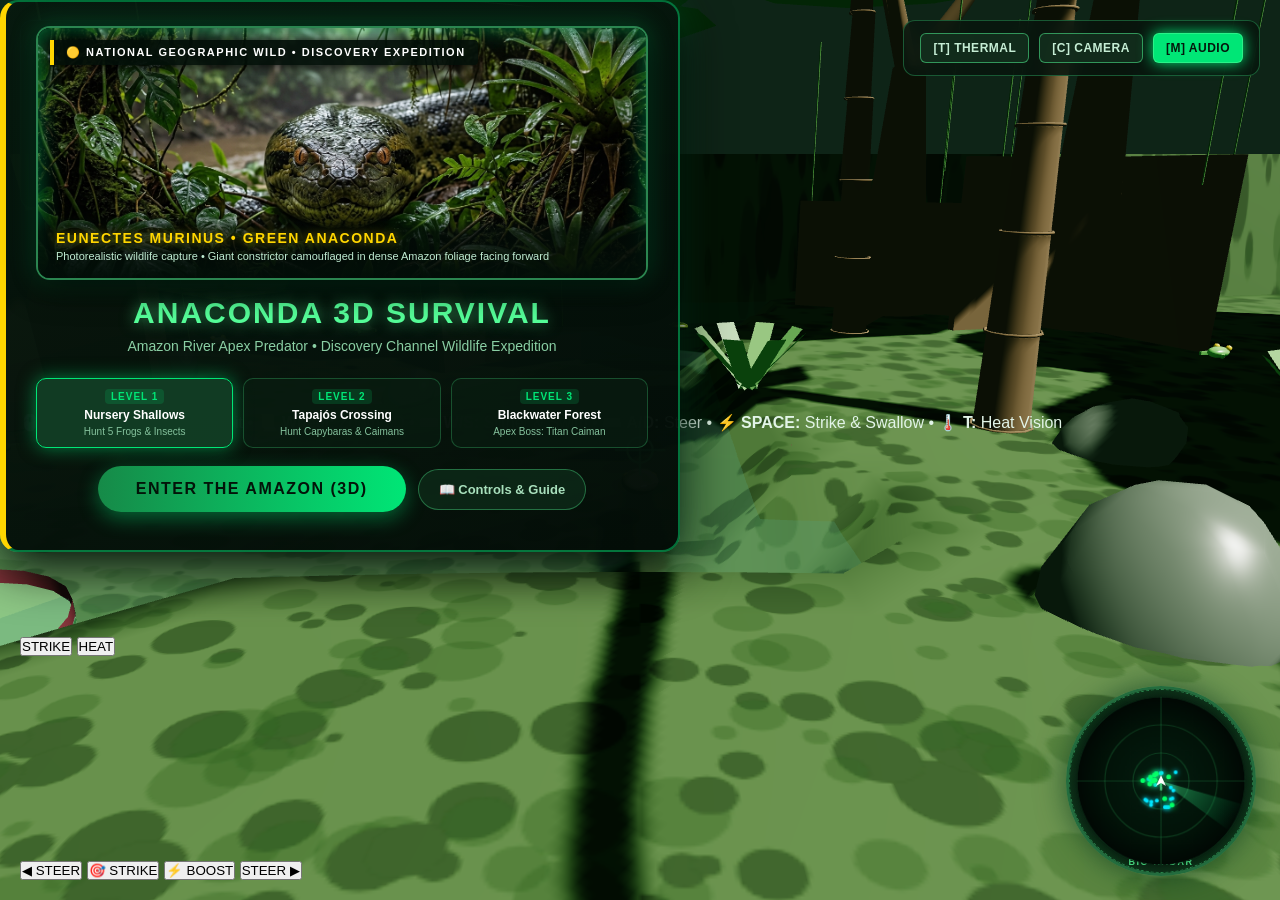
==== commit dab2f382: "Enhance 3D rainforest graphics with realistic palm trees, canopy trees, ferns, water lilies, river m" ====
--- a/index.html
+++ b/index.html
@@ -4,7 +4,7 @@
   <meta charset="UTF-8">
   <meta name="viewport" content="width=device-width, initial-scale=1.0, maximum-scale=1.0, user-scalable=no">
   <title>Anaconda: Amazon River Apex 3D - Photorealistic Survival</title>
-  <link rel="stylesheet" href="style.css">
+  <link rel="stylesheet" href="style.css?v=4">
 </head>
 <body>
   <!-- 3D WebGL Canvas Container -->
@@ -31,7 +31,7 @@
       <!-- Player Stats & Growth Progression with Python Avatar -->
       <div class="stats-panel interactive">
         <div class="hud-header-row">
-          <img src="assets/art/anaconda_model.jpg" class="python-hud-avatar" alt="Python / Anaconda">
+          <div class="hud-snake-badge">🐍</div>
           <div class="current-level-badge">
             <span id="level-name-val">Level 1: The Shallows (Nursery Mudbank)</span>
             <span id="growth-stage-badge">STAGE 1 &bull; JUVENILE</span>
@@ -108,9 +108,8 @@
     <!-- Bottom Notification Toast Stream -->
     <div id="notification-panel"></div>
 
-    <!-- Tactical Radar HUD (Bottom Right) with Photorealistic Ancient Wood-Vine Frame -->
+    <!-- Tactical Radar HUD (Bottom Right) -->
     <div class="radar-panel interactive">
-      <img src="assets/art/tactical_hud.jpg" class="radar-photo-frame" alt="HUD Frame">
       <canvas id="radar-canvas"></canvas>
       <div class="radar-border-ring"></div>
       <div class="radar-label">BIO-RADAR</div>
@@ -216,13 +215,13 @@
   </script>
 
   <!-- Engine Scripts -->
-  <script src="libs/three.min.js"></script>
-  <script src="assets.js"></script>
-  <script src="audio.js"></script>
-  <script src="radar.js"></script>
-  <script src="snake.js"></script>
-  <script src="world.js"></script>
-  <script src="entities.js"></script>
-  <script src="game.js"></script>
+  <script src="libs/three.min.js?v=4"></script>
+  <script src="assets.js?v=4"></script>
+  <script src="audio.js?v=4"></script>
+  <script src="radar.js?v=4"></script>
+  <script src="snake.js?v=4"></script>
+  <script src="world.js?v=4"></script>
+  <script src="entities.js?v=4"></script>
+  <script src="game.js?v=4"></script>
 </body>
 </html>
--- a/style.css
+++ b/style.css
@@ -732,7 +732,7 @@
   line-height: 1.35;
 }
 
-/* Python HUD Avatar */
+/* Snake HUD Badge */
 .hud-header-row {
   display: flex;
   align-items: center;
@@ -742,13 +742,19 @@
   padding-bottom: 6px;
 }
 
-.python-hud-avatar {
-  width: 44px;
-  height: 44px;
+.hud-snake-badge {
+  font-size: 26px;
+  line-height: 1;
+  display: flex;
+  align-items: center;
+  justify-content: center;
+  width: 40px;
+  height: 40px;
   border-radius: 50%;
-  object-fit: cover;
+  background: radial-gradient(circle, rgba(30, 90, 45, 0.8) 0%, rgba(10, 35, 18, 0.95) 100%);
   border: 2px solid #55ff99;
   box-shadow: 0 0 12px rgba(85, 255, 153, 0.45);
+  flex-shrink: 0;
 }
 
 /* Interactive Level Select Row */
